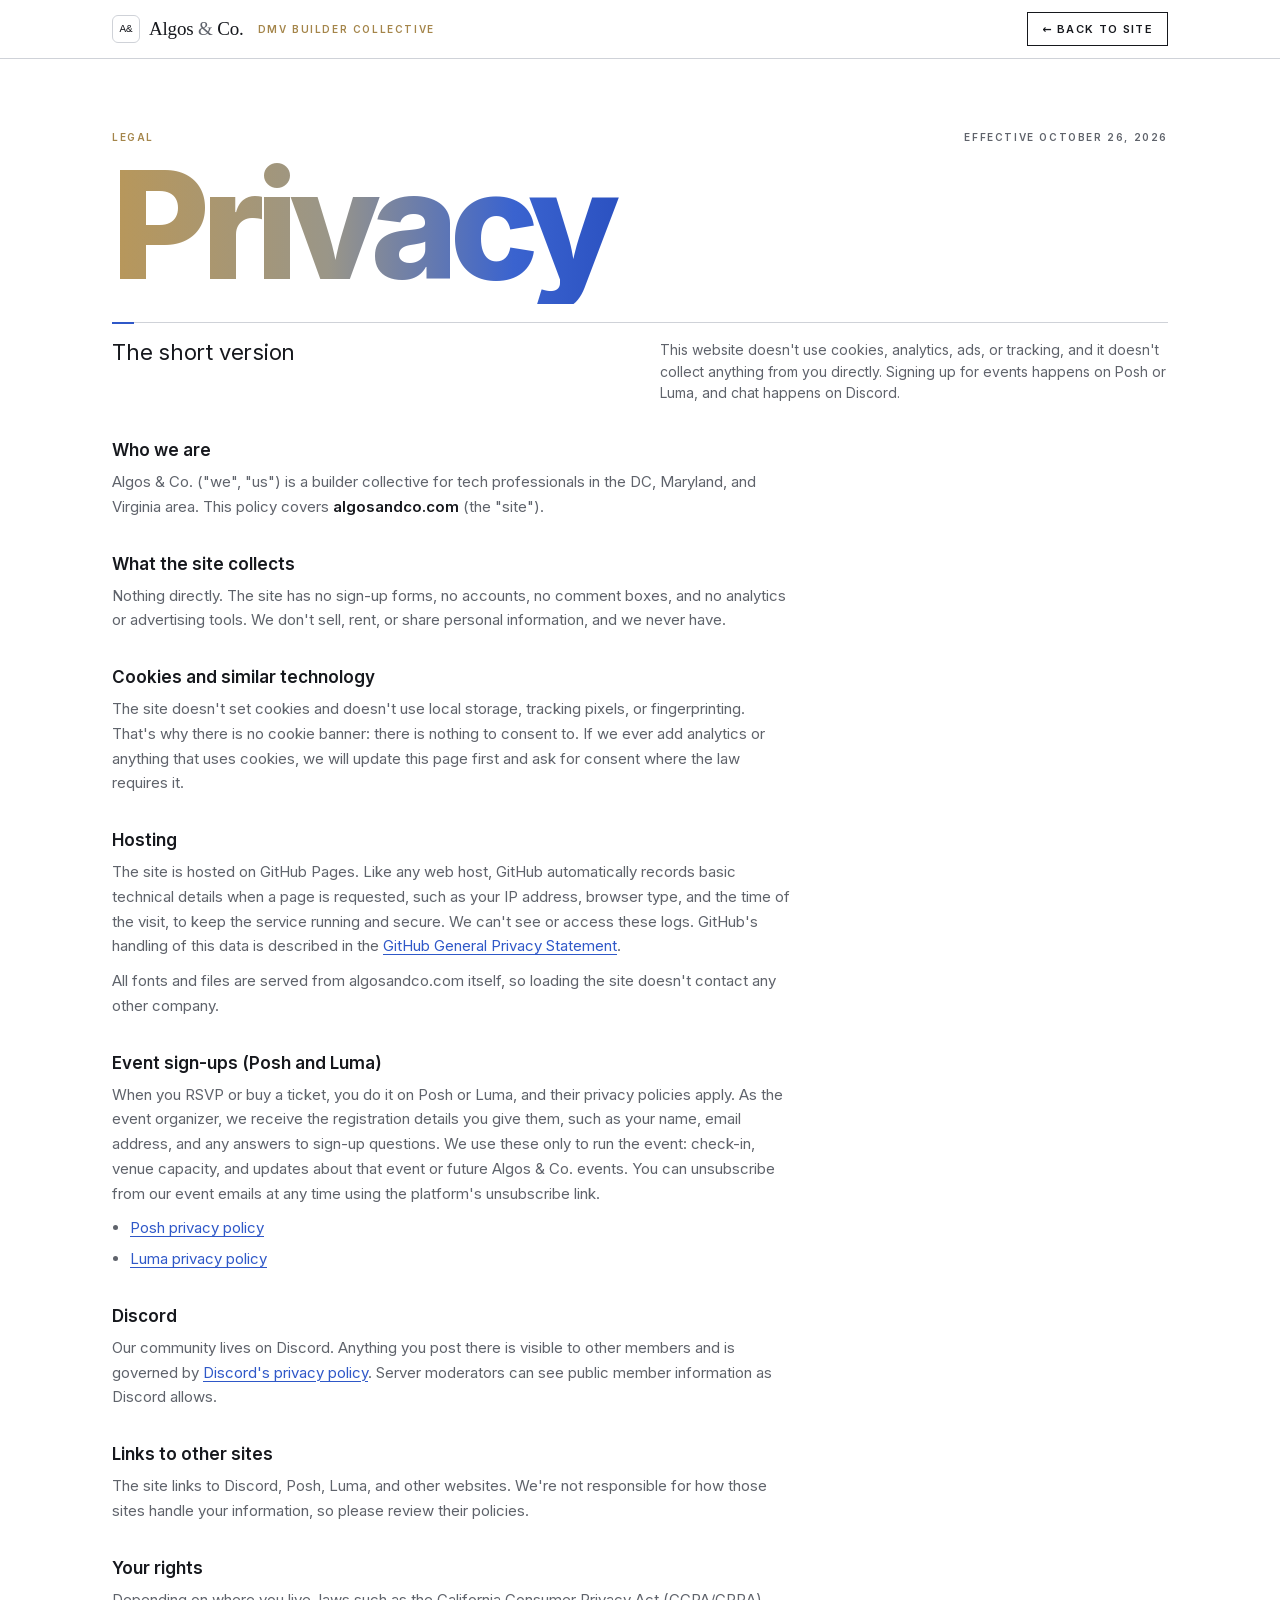
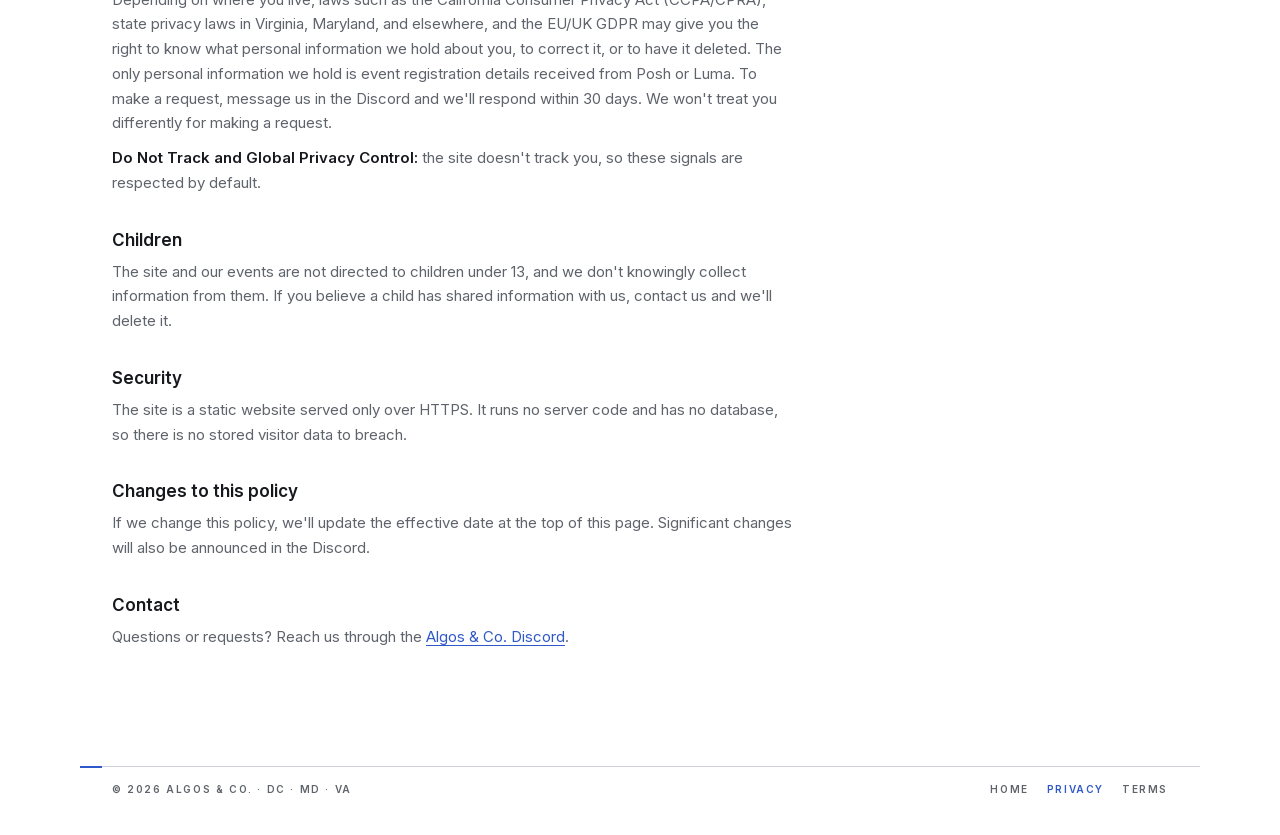
==== privacy.html @ f7cede14 "Redesign to match brand posts; add Privacy and Terms pages, self-hosted fonts, and a content securit" ====
<!DOCTYPE html>
<html lang="en">
<head>
  <meta charset="UTF-8" />
  <meta name="viewport" content="width=device-width, initial-scale=1.0" />
  <meta http-equiv="Content-Security-Policy" content="default-src 'self'; script-src 'self'; style-src 'self' 'unsafe-inline'; img-src 'self' data:; font-src 'self'; connect-src 'none'; object-src 'none'; base-uri 'self'; form-action 'none'; upgrade-insecure-requests" />
  <meta name="referrer" content="strict-origin-when-cross-origin" />
  <title>Privacy Policy — Algos &amp; Co.</title>
  <meta name="description" content="How Algos & Co. handles privacy, cookies, and data." />
  <meta name="theme-color" content="#ffffff" media="(prefers-color-scheme: light)" />
  <meta name="theme-color" content="#0c0e13" media="(prefers-color-scheme: dark)" />
  <link rel="icon" href="data:image/svg+xml,<svg xmlns='http://www.w3.org/2000/svg' viewBox='0 0 32 32'><rect width='32' height='32' rx='6' fill='%230e0e10'/><text x='50%' y='58%' text-anchor='middle' font-family='monospace' font-size='16' font-weight='700' fill='%23c9a875'>A&amp;</text></svg>" />
  <link rel="stylesheet" href="assets/site.css" />
</head>
<body>

<header>
  <div class="wrap nav">
    <div class="left">
      <a href="./" class="logo" aria-label="Algos & Co. home"><span class="glyph" aria-hidden="true">A&amp;</span><span>Algos <span class="amp">&amp;</span> Co.</span></a>
      <span class="label tagline">DMV Builder Collective</span>
    </div>
    <a class="btn" href="./">← Back to site</a>
  </div>
</header>

<main class="legal">
  <section style="border-bottom:0">
    <div class="wrap">
      <div class="sec-top"><span class="label">Legal</span><span class="label muted">Effective October 26, 2026</span></div>
      <h1 class="giant">Privacy</h1>
      <div class="rule split">
        <p class="h">The short version</p>
        <p class="p">This website doesn't use cookies, analytics, ads, or tracking, and it doesn't collect anything from you directly. Signing up for events happens on Posh or Luma, and chat happens on Discord.</p>
      </div>

      <div class="prose">
        <h2>Who we are</h2>
        <p>Algos &amp; Co. ("we", "us") is a builder collective for tech professionals in the DC, Maryland, and Virginia area. This policy covers <strong>algosandco.com</strong> (the "site").</p>

        <h2>What the site collects</h2>
        <p>Nothing directly. The site has no sign-up forms, no accounts, no comment boxes, and no analytics or advertising tools. We don't sell, rent, or share personal information, and we never have.</p>

        <h2>Cookies and similar technology</h2>
        <p>The site doesn't set cookies and doesn't use local storage, tracking pixels, or fingerprinting. That's why there is no cookie banner: there is nothing to consent to. If we ever add analytics or anything that uses cookies, we will update this page first and ask for consent where the law requires it.</p>

        <h2>Hosting</h2>
        <p>The site is hosted on GitHub Pages. Like any web host, GitHub automatically records basic technical details when a page is requested, such as your IP address, browser type, and the time of the visit, to keep the service running and secure. We can't see or access these logs. GitHub's handling of this data is described in the <a href="https://docs.github.com/en/site-policy/privacy-policies/github-general-privacy-statement" target="_blank" rel="noopener">GitHub General Privacy Statement</a>.</p>
        <p>All fonts and files are served from algosandco.com itself, so loading the site doesn't contact any other company.</p>

        <h2>Event sign-ups (Posh and Luma)</h2>
        <p>When you RSVP or buy a ticket, you do it on Posh or Luma, and their privacy policies apply. As the event organizer, we receive the registration details you give them, such as your name, email address, and any answers to sign-up questions. We use these only to run the event: check-in, venue capacity, and updates about that event or future Algos &amp; Co. events. You can unsubscribe from our event emails at any time using the platform's unsubscribe link.</p>
        <ul>
          <li><a href="https://posh.vip/privacy" target="_blank" rel="noopener">Posh privacy policy</a></li>
          <li><a href="https://luma.com/privacy-policy" target="_blank" rel="noopener">Luma privacy policy</a></li>
        </ul>

        <h2>Discord</h2>
        <p>Our community lives on Discord. Anything you post there is visible to other members and is governed by <a href="https://discord.com/privacy" target="_blank" rel="noopener">Discord's privacy policy</a>. Server moderators can see public member information as Discord allows.</p>

        <h2>Links to other sites</h2>
        <p>The site links to Discord, Posh, Luma, and other websites. We're not responsible for how those sites handle your information, so please review their policies.</p>

        <h2>Your rights</h2>
        <p>Depending on where you live, laws such as the California Consumer Privacy Act (CCPA/CPRA), state privacy laws in Virginia, Maryland, and elsewhere, and the EU/UK GDPR may give you the right to know what personal information we hold about you, to correct it, or to have it deleted. The only personal information we hold is event registration details received from Posh or Luma. To make a request, message us in the Discord and we'll respond within 30 days. We won't treat you differently for making a request.</p>
        <p><strong>Do Not Track and Global Privacy Control:</strong> the site doesn't track you, so these signals are respected by default.</p>

        <h2>Children</h2>
        <p>The site and our events are not directed to children under 13, and we don't knowingly collect information from them. If you believe a child has shared information with us, contact us and we'll delete it.</p>

        <h2>Security</h2>
        <p>The site is a static website served only over HTTPS. It runs no server code and has no database, so there is no stored visitor data to breach.</p>

        <h2>Changes to this policy</h2>
        <p>If we change this policy, we'll update the effective date at the top of this page. Significant changes will also be announced in the Discord.</p>

        <h2>Contact</h2>
        <p>Questions or requests? Reach us through the <a href="https://discord.gg/VAQPV9jksP" target="_blank" rel="noopener">Algos &amp; Co. Discord</a>.</p>
      </div>
    </div>
  </section>
</main>

<footer>
  <div class="wrap foot rule">
    <span class="label muted">© 2026 Algos &amp; Co. · DC · MD · VA</span>
    <nav aria-label="Footer">
      <a class="label muted" href="./">Home</a>
      <a class="label blue" href="privacy.html">Privacy</a>
      <a class="label muted" href="terms.html">Terms</a>
    </nav>
  </div>
</footer>
</body>
</html>
---- assets/site.css ----
/* Algos & Co. — shared styles for every page */

/* Inter is self-hosted (SIL Open Font License, see fonts/OFL.txt) so visitors' browsers never call Google */
@font-face {
  font-family: 'Inter';
  font-style: normal;
  font-weight: 400 800;
  font-display: swap;
  src: url('fonts/inter-latin.woff2') format('woff2');
}

/* Light (paper) — default; dark follows the device setting */
:root {
  --bg: #ffffff; --text: #16181d; --muted: #5f636b; --line: #cfd2d8;
  --gold: #a4854a; --blue: #2f58c8; --hatch: rgba(47,88,200,.14); --box: #ffffff;
  --grad: linear-gradient(90deg, #b8975a 0%, #9a9688 42%, #3a63cf 78%, #2a50c0 100%);
  color-scheme: light;
}
@media (prefers-color-scheme: dark) {
  :root { --bg: #0c0e13; --text: #ecebe6; --muted: #9a9ea8; --line: #2c3039;
    --gold: #c9a875; --blue: #6f93ff; --hatch: rgba(111,147,255,.16); --box: #11141b;
    color-scheme: dark; }
}

* { box-sizing: border-box; margin: 0; padding: 0; }
html { scroll-behavior: smooth; }
body { background: var(--bg); color: var(--text); font-family: Inter, -apple-system, system-ui, sans-serif; -webkit-font-smoothing: antialiased; }
a { color: inherit; text-decoration: none; }
.wrap { max-width: 1120px; margin: 0 auto; padding: 0 16px; }
@media (min-width: 640px) { .wrap { padding: 0 32px; } }

/* logo — same mark as the original site */
.logo { display: inline-flex; align-items: center; gap: 9px; font-family: "Iowan Old Style", "Apple Garamond", Georgia, serif; font-size: 19px; letter-spacing: -.01em; }
.logo .glyph { display: grid; place-items: center; width: 28px; height: 28px; border: 1px solid var(--line); border-radius: 6px; font-family: "JetBrains Mono", "SF Mono", Menlo, Consolas, monospace; font-size: 11px; font-weight: 500; }
.logo .amp { color: var(--muted); }

/* type */
.label { font-size: 10px; font-weight: 600; letter-spacing: .16em; text-transform: uppercase; color: var(--gold); }
.label.blue { color: var(--blue); }
.label.muted { color: var(--muted); }
/* padding-right keeps the last letter's overhang (the "s" in Certs) inside the gradient box */
.giant { display: block; width: fit-content; padding: 0 .1em .08em 0; font-weight: 800; letter-spacing: -.055em; line-height: .9; background: var(--grad); -webkit-background-clip: text; background-clip: text; color: transparent; }
.h { font-size: 22px; line-height: 1.2; font-weight: 400; letter-spacing: -.01em; }
.p { font-size: 14px; line-height: 1.55; color: var(--muted); }

/* rule with short blue accent */
.rule { position: relative; border-top: 1px solid var(--line); margin-top: 18px; padding-top: 16px; }
.rule::before { content: ""; position: absolute; left: 0; top: -1px; width: 22px; height: 2px; background: var(--blue); }

/* header */
header { position: sticky; top: 0; z-index: 10; background: color-mix(in srgb, var(--bg) 88%, transparent); backdrop-filter: blur(10px); -webkit-backdrop-filter: blur(10px); border-bottom: 1px solid var(--line); }
.nav { display: flex; align-items: center; justify-content: space-between; height: 58px; gap: 12px; }
.nav .left { display: flex; align-items: center; gap: 14px; }
.nav .tagline { display: none; }
@media (min-width: 640px) { .nav .tagline { display: inline; } }
.nav .links { display: none; gap: 26px; }
.nav .links a:hover { color: var(--blue); }
@media (min-width: 900px) { .nav .links { display: flex; } }
.btn { display: inline-flex; align-items: center; gap: 8px; border: 1px solid var(--text); padding: 9px 14px; font-size: 11px; font-weight: 600; letter-spacing: .12em; text-transform: uppercase; background: var(--box); color: var(--text); cursor: pointer; white-space: nowrap; }
.btn:hover { border-color: var(--blue); color: var(--blue); }
.btn.solid { background: var(--text); color: var(--bg); }
.btn.solid:hover { background: var(--blue); border-color: var(--blue); color: #fff; }

/* sections */
section { padding: 72px 0; border-bottom: 1px solid var(--line); }
.sec-top { display: flex; justify-content: space-between; align-items: baseline; gap: 12px; }
.split { display: grid; gap: 16px; }
@media (min-width: 720px) { .split { grid-template-columns: 1fr 1fr; gap: 40px; } }

/* hero */
.hero .giant { font-size: clamp(84px, 19vw, 230px); margin-top: 22px; }
.hero-diagram { margin-top: 48px; }
.cta { display: flex; flex-wrap: wrap; gap: 10px; margin-top: 26px; }

/* boxes */
.box { border: 1px solid var(--text); background: var(--box); }
.hatch { background-image: repeating-linear-gradient(135deg, var(--hatch) 0 1px, transparent 1px 7px); }
svg text { font-family: Inter, sans-serif; }

/* tracks */
.tracks { display: grid; gap: 1px; background: var(--line); border: 1px solid var(--line); margin-top: 36px; }
@media (min-width: 720px) { .tracks { grid-template-columns: 1fr 1fr; } }
.track { background: var(--bg); padding: 28px 24px 30px; }
.track .giant { font-size: clamp(60px, 9vw, 104px); margin-top: 14px; }
.list { margin-top: 22px; display: grid; gap: 6px; }
.list li { list-style: none; display: grid; grid-template-columns: 34px 1fr; border: 1px solid var(--text); background: var(--box); }
.list li:first-child { border-color: var(--blue); }
.list li:first-child .txt { background-image: repeating-linear-gradient(135deg, var(--hatch) 0 1px, transparent 1px 7px); }
.list .n { display: grid; place-items: center; border-right: 1px solid var(--text); font-size: 12px; font-weight: 600; color: var(--blue); }
.list li:first-child .n { border-color: var(--blue); }
.list .txt { padding: 7px 10px; }
.list .t { font-size: 12px; font-weight: 700; letter-spacing: .02em; text-transform: uppercase; }
.list .d { font-size: 11px; color: var(--gold); margin-top: 1px; }

/* calendar */
.events { margin-top: 30px; border-top: 1px solid var(--text); }
.ev { display: grid; grid-template-columns: 80px 1fr; gap: 16px; padding: 18px 0; border-bottom: 1px solid var(--line); align-items: center; }
.ev.past { opacity: .55; }
@media (min-width: 720px) { .ev { grid-template-columns: 110px 1fr 260px 120px; } }
.ev .day { font-weight: 800; font-size: 40px; letter-spacing: -.04em; line-height: 1; }
.ev .title { font-weight: 600; }
.ev .venue, .ev .tag { display: none; }
@media (min-width: 720px) { .ev .venue { display: block; } .ev .tag { display: block; text-align: right; } }
.pill { display: inline-block; border: 1px solid var(--blue); color: var(--blue); padding: 3px 8px; margin-left: 6px; font-size: 10px; font-weight: 600; letter-spacing: .14em; text-transform: uppercase; vertical-align: middle; }
.pill.gold { border-color: var(--gold); color: var(--gold); }
.links-inline { margin-top: 6px; display: flex; gap: 14px; }
.links-inline a { font-size: 10px; font-weight: 600; letter-spacing: .14em; text-transform: uppercase; color: var(--blue); }
.links-inline a:hover { text-decoration: underline; }
.empty { padding: 26px 0; border-bottom: 1px solid var(--line); }

/* pass */
.tiers { display: grid; gap: 10px; margin-top: 30px; }
@media (min-width: 720px) { .tiers { grid-template-columns: repeat(3, 1fr); } }
.tier { padding: 20px; min-height: 170px; display: flex; flex-direction: column; justify-content: space-between; }
.tier.on { border-color: var(--blue); }
.tier .soon { font-size: 26px; font-weight: 800; letter-spacing: -.03em; margin-top: 18px; }

/* faq */
details { border-bottom: 1px solid var(--line); padding: 16px 0; }
details:first-of-type { border-top: 1px solid var(--text); }
summary { list-style: none; cursor: pointer; display: grid; grid-template-columns: 40px 1fr 20px; font-size: 15px; }
summary::-webkit-details-marker { display: none; }
summary .n { color: var(--blue); font-weight: 600; font-size: 12px; padding-top: 2px; }
summary .plus { color: var(--muted); transition: transform .2s; }
details[open] summary .plus { transform: rotate(45deg); }
details p { margin: 10px 0 0 40px; }

/* closing call to action */
.join { display: flex; flex-direction: column; gap: 22px; padding: 32px 28px; }
@media (min-width: 720px) { .join { flex-direction: row; align-items: center; justify-content: space-between; } }
.join .h { font-size: 26px; margin-top: 10px; }

/* legal pages */
.legal .giant { font-size: clamp(64px, 12vw, 150px); margin-top: 14px; }
.prose { max-width: 68ch; margin-top: 36px; }
.prose h2 { font-size: 17px; font-weight: 600; margin: 34px 0 10px; }
.prose p, .prose li { font-size: 15px; line-height: 1.65; color: var(--muted); }
.prose p + p { margin-top: 10px; }
.prose ul { margin: 10px 0 0 18px; }
.prose li + li { margin-top: 6px; }
.prose a { color: var(--blue); text-decoration: underline; text-underline-offset: 3px; }
.prose strong { color: var(--text); font-weight: 600; }

/* footer */
footer { padding: 26px 0 40px; }
.foot { display: flex; flex-wrap: wrap; justify-content: space-between; gap: 14px; }
.foot nav { display: flex; flex-wrap: wrap; gap: 18px; }
.foot a:hover { color: var(--blue); }

:focus-visible { outline: 2px solid var(--blue); outline-offset: 2px; }
@media (prefers-reduced-motion: reduce) { * { transition: none !important; scroll-behavior: auto !important; } }
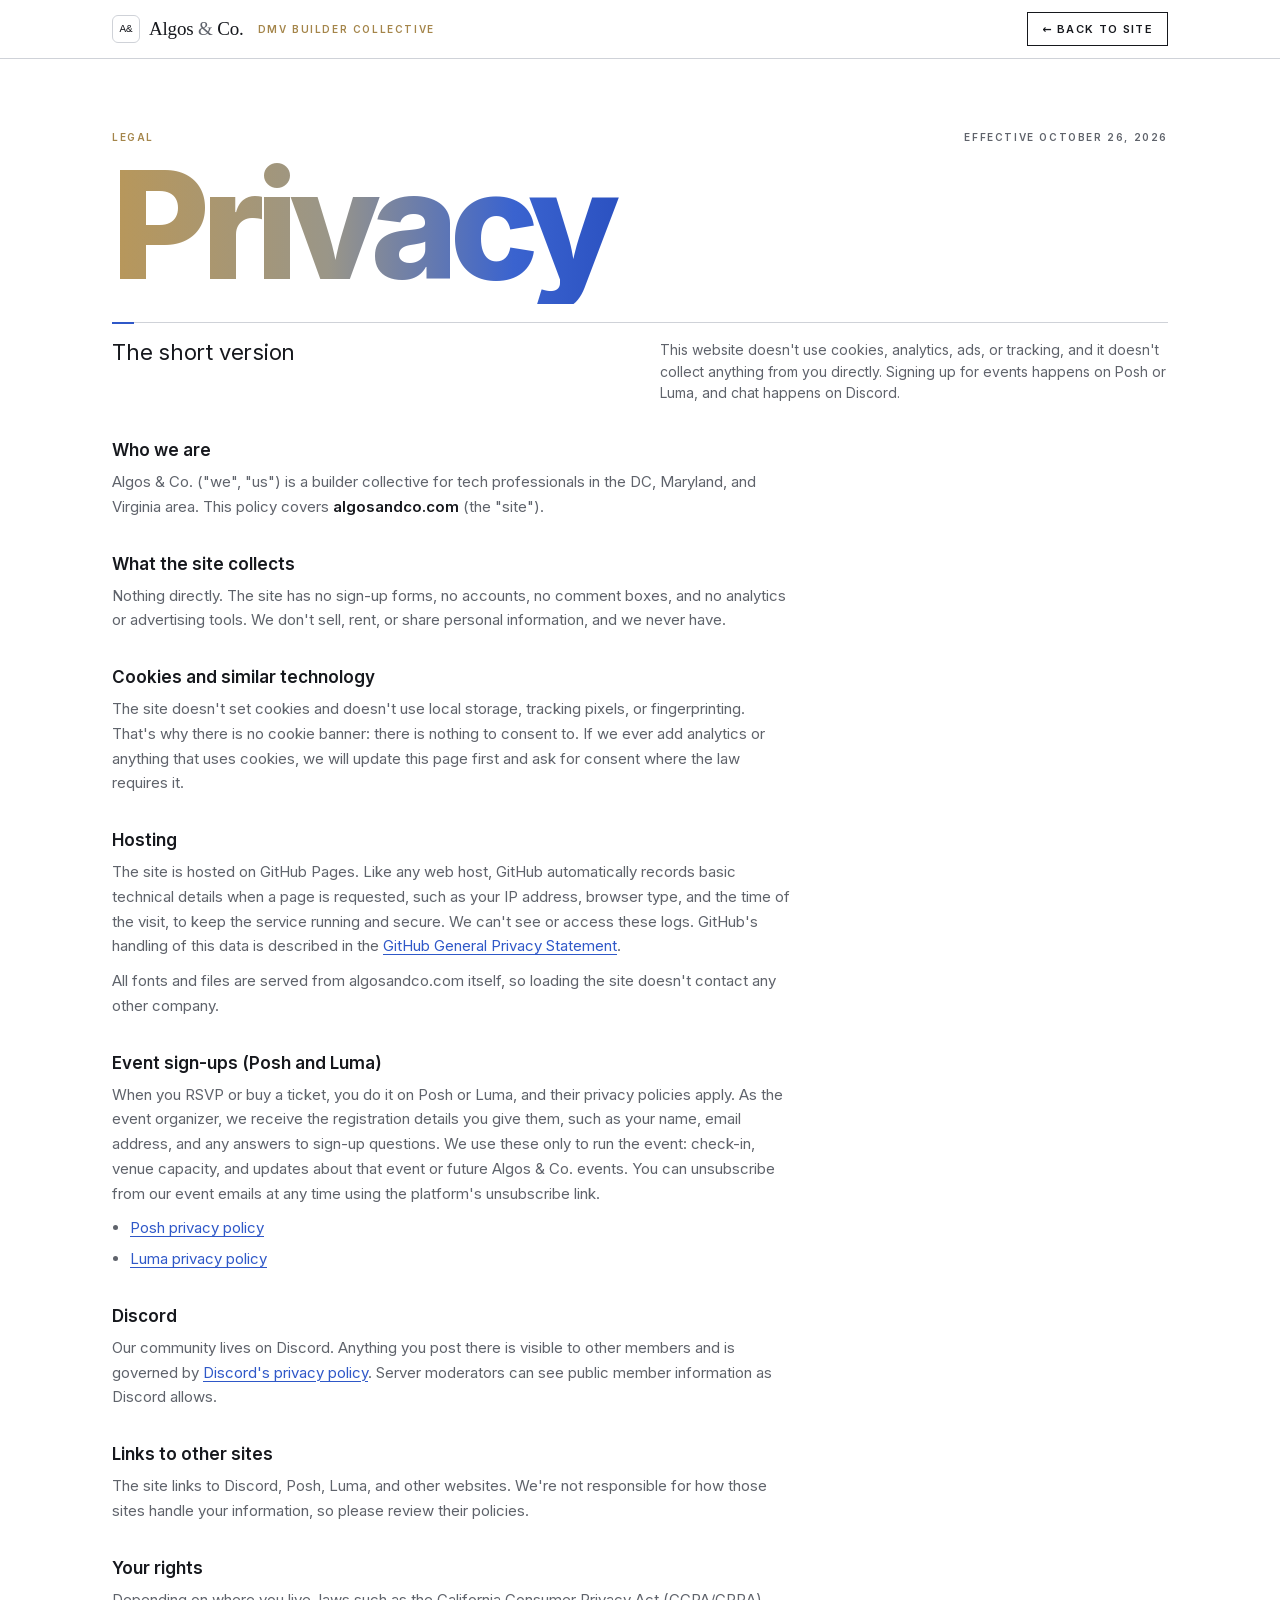
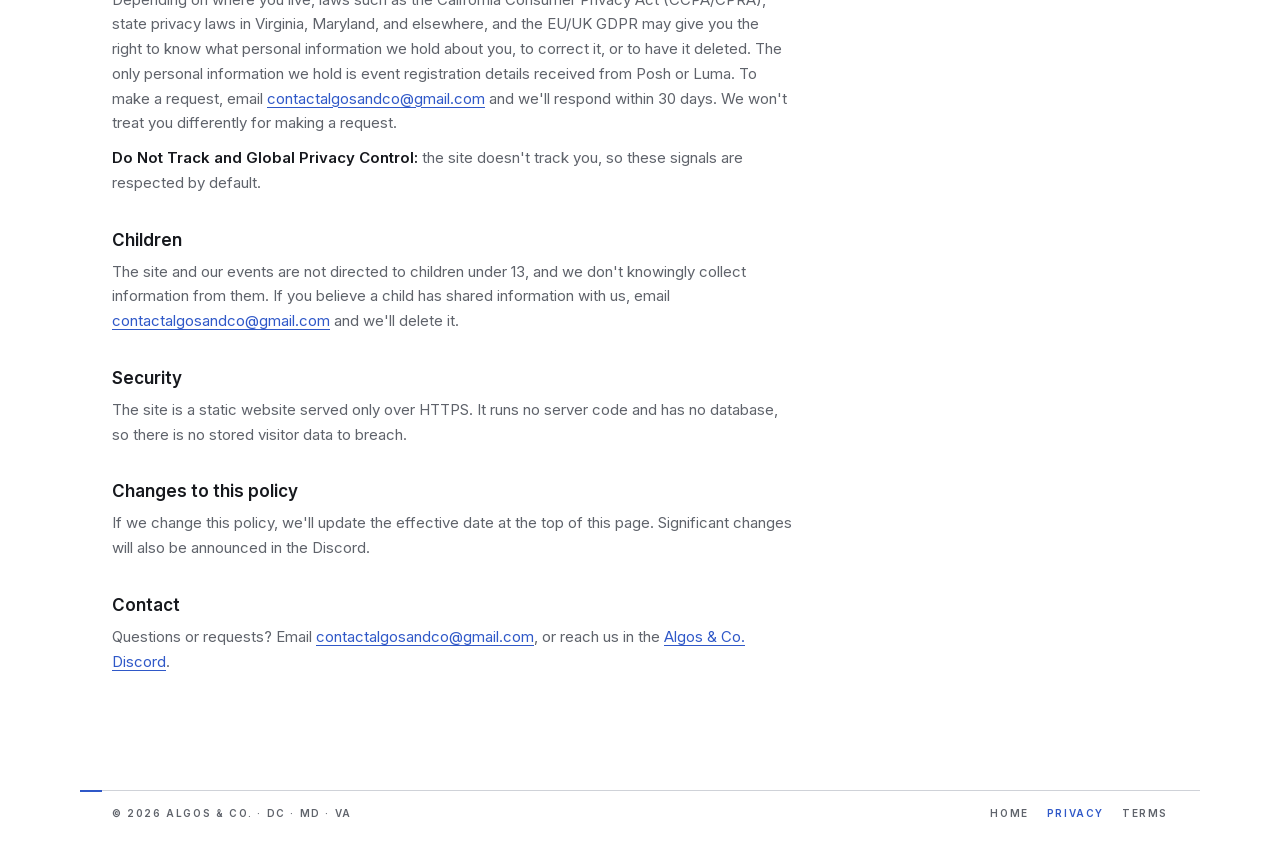
==== commit 1dab76b7: "Add contact email to Privacy and Terms Co-Authored-By: Claude Opus 5.5 <noreply@anthropic.com>" ====
--- a/privacy.html
+++ b/privacy.html
@@ -62,11 +62,11 @@
         <p>The site links to Discord, Posh, Luma, and other websites. We're not responsible for how those sites handle your information, so please review their policies.</p>
 
         <h2>Your rights</h2>
-        <p>Depending on where you live, laws such as the California Consumer Privacy Act (CCPA/CPRA), state privacy laws in Virginia, Maryland, and elsewhere, and the EU/UK GDPR may give you the right to know what personal information we hold about you, to correct it, or to have it deleted. The only personal information we hold is event registration details received from Posh or Luma. To make a request, message us in the Discord and we'll respond within 30 days. We won't treat you differently for making a request.</p>
+        <p>Depending on where you live, laws such as the California Consumer Privacy Act (CCPA/CPRA), state privacy laws in Virginia, Maryland, and elsewhere, and the EU/UK GDPR may give you the right to know what personal information we hold about you, to correct it, or to have it deleted. The only personal information we hold is event registration details received from Posh or Luma. To make a request, email <a href="mailto:contactalgosandco@gmail.com">contactalgosandco@gmail.com</a> and we'll respond within 30 days. We won't treat you differently for making a request.</p>
         <p><strong>Do Not Track and Global Privacy Control:</strong> the site doesn't track you, so these signals are respected by default.</p>
 
         <h2>Children</h2>
-        <p>The site and our events are not directed to children under 13, and we don't knowingly collect information from them. If you believe a child has shared information with us, contact us and we'll delete it.</p>
+        <p>The site and our events are not directed to children under 13, and we don't knowingly collect information from them. If you believe a child has shared information with us, email <a href="mailto:contactalgosandco@gmail.com">contactalgosandco@gmail.com</a> and we'll delete it.</p>
 
         <h2>Security</h2>
         <p>The site is a static website served only over HTTPS. It runs no server code and has no database, so there is no stored visitor data to breach.</p>
@@ -75,7 +75,7 @@
         <p>If we change this policy, we'll update the effective date at the top of this page. Significant changes will also be announced in the Discord.</p>
 
         <h2>Contact</h2>
-        <p>Questions or requests? Reach us through the <a href="https://discord.gg/VAQPV9jksP" target="_blank" rel="noopener">Algos &amp; Co. Discord</a>.</p>
+        <p>Questions or requests? Email <a href="mailto:contactalgosandco@gmail.com">contactalgosandco@gmail.com</a>, or reach us in the <a href="https://discord.gg/VAQPV9jksP" target="_blank" rel="noopener">Algos &amp; Co. Discord</a>.</p>
       </div>
     </div>
   </section>
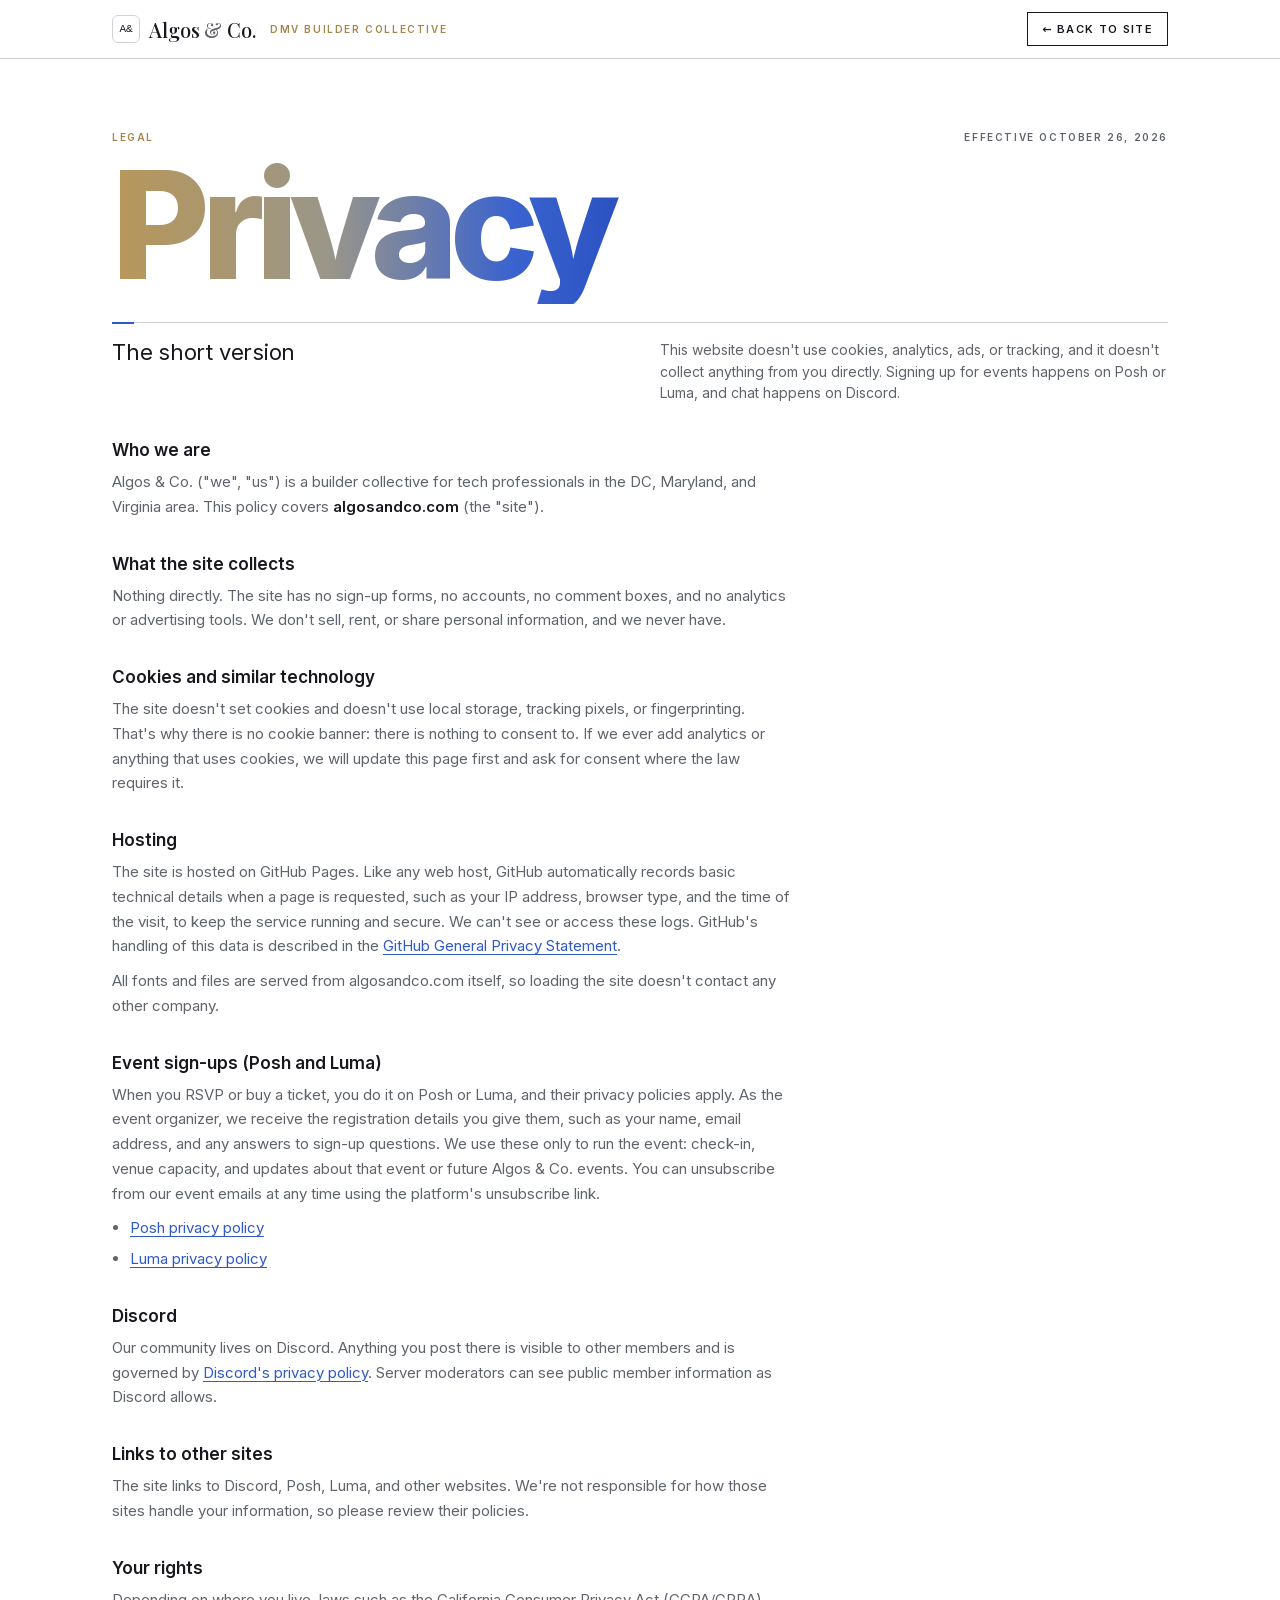
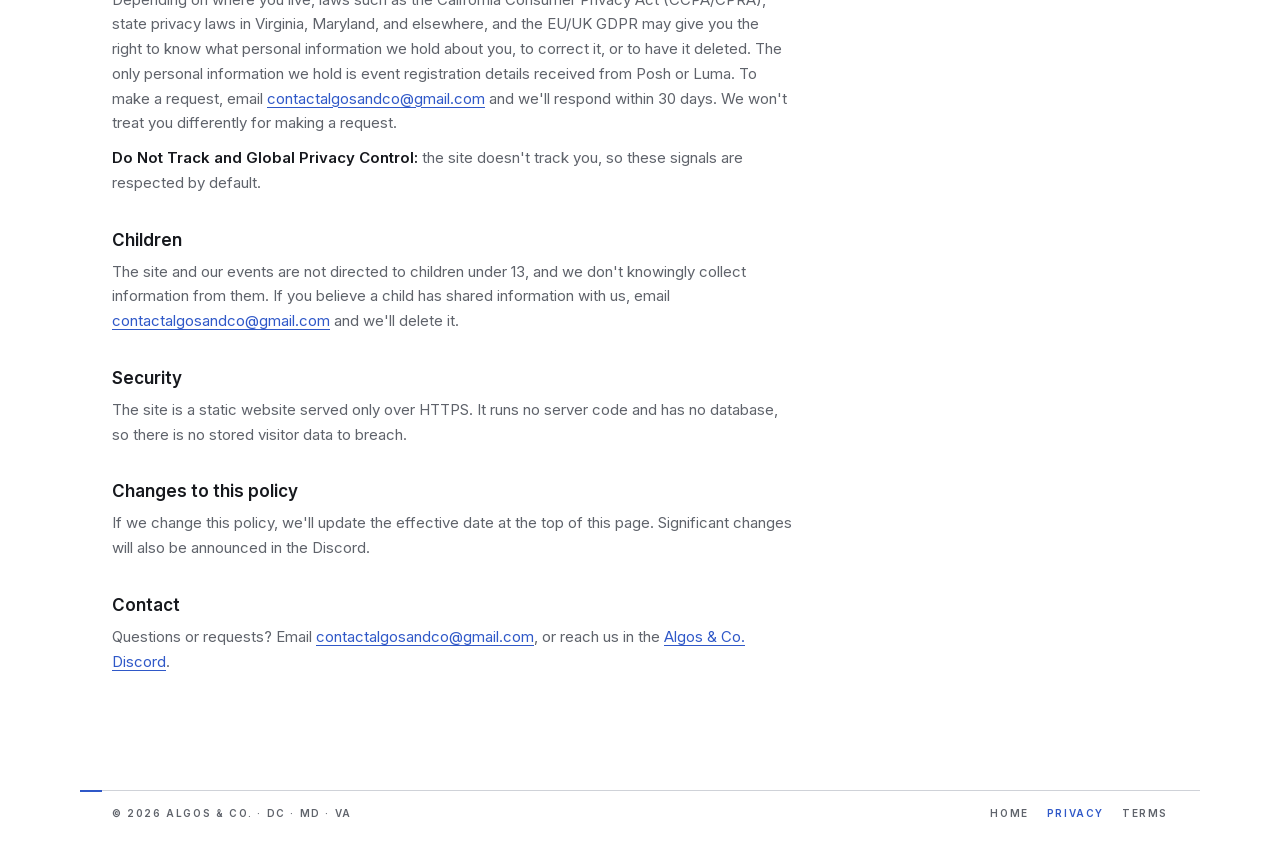
==== commit 5c8a4e49: "Version stylesheet and script links so browsers pick up changes immediately Co-Authored-By: Claude O" ====
--- a/privacy.html
+++ b/privacy.html
@@ -10,7 +10,7 @@
   <meta name="theme-color" content="#ffffff" media="(prefers-color-scheme: light)" />
   <meta name="theme-color" content="#0c0e13" media="(prefers-color-scheme: dark)" />
   <link rel="icon" href="data:image/svg+xml,<svg xmlns='http://www.w3.org/2000/svg' viewBox='0 0 32 32'><rect width='32' height='32' rx='6' fill='%230e0e10'/><text x='50%' y='58%' text-anchor='middle' font-family='monospace' font-size='16' font-weight='700' fill='%23c9a875'>A&amp;</text></svg>" />
-  <link rel="stylesheet" href="assets/site.css" />
+  <link rel="stylesheet" href="assets/site.css?v=20261026" />
 </head>
 <body>
 
--- a/assets/site.css
+++ b/assets/site.css
@@ -1,12 +1,19 @@
 /* Algos & Co. — shared styles for every page */
 
-/* Inter is self-hosted (SIL Open Font License, see fonts/OFL.txt) so visitors' browsers never call Google */
+/* Inter is self-hosted (SIL Open Font License, see fonts/OFL-Inter.txt and fonts/OFL-Playfair.txt) so visitors' browsers never call Google */
 @font-face {
   font-family: 'Inter';
   font-style: normal;
   font-weight: 400 800;
   font-display: swap;
   src: url('fonts/inter-latin.woff2') format('woff2');
+}
+@font-face {
+  font-family: 'Playfair Display';
+  font-style: normal;
+  font-weight: 400 700;
+  font-display: swap;
+  src: url('fonts/playfair-latin.woff2') format('woff2');
 }
 
 /* Light (paper) — default; dark follows the device setting */
@@ -30,7 +37,7 @@
 @media (min-width: 640px) { .wrap { padding: 0 32px; } }
 
 /* logo — same mark as the original site */
-.logo { display: inline-flex; align-items: center; gap: 9px; font-family: "Iowan Old Style", "Apple Garamond", Georgia, serif; font-size: 19px; letter-spacing: -.01em; }
+.logo { display: inline-flex; align-items: center; gap: 9px; font-family: "Playfair Display", Georgia, serif; font-size: 20px; font-weight: 500; letter-spacing: -.005em; }
 .logo .glyph { display: grid; place-items: center; width: 28px; height: 28px; border: 1px solid var(--line); border-radius: 6px; font-family: "JetBrains Mono", "SF Mono", Menlo, Consolas, monospace; font-size: 11px; font-weight: 500; }
 .logo .amp { color: var(--muted); }
 
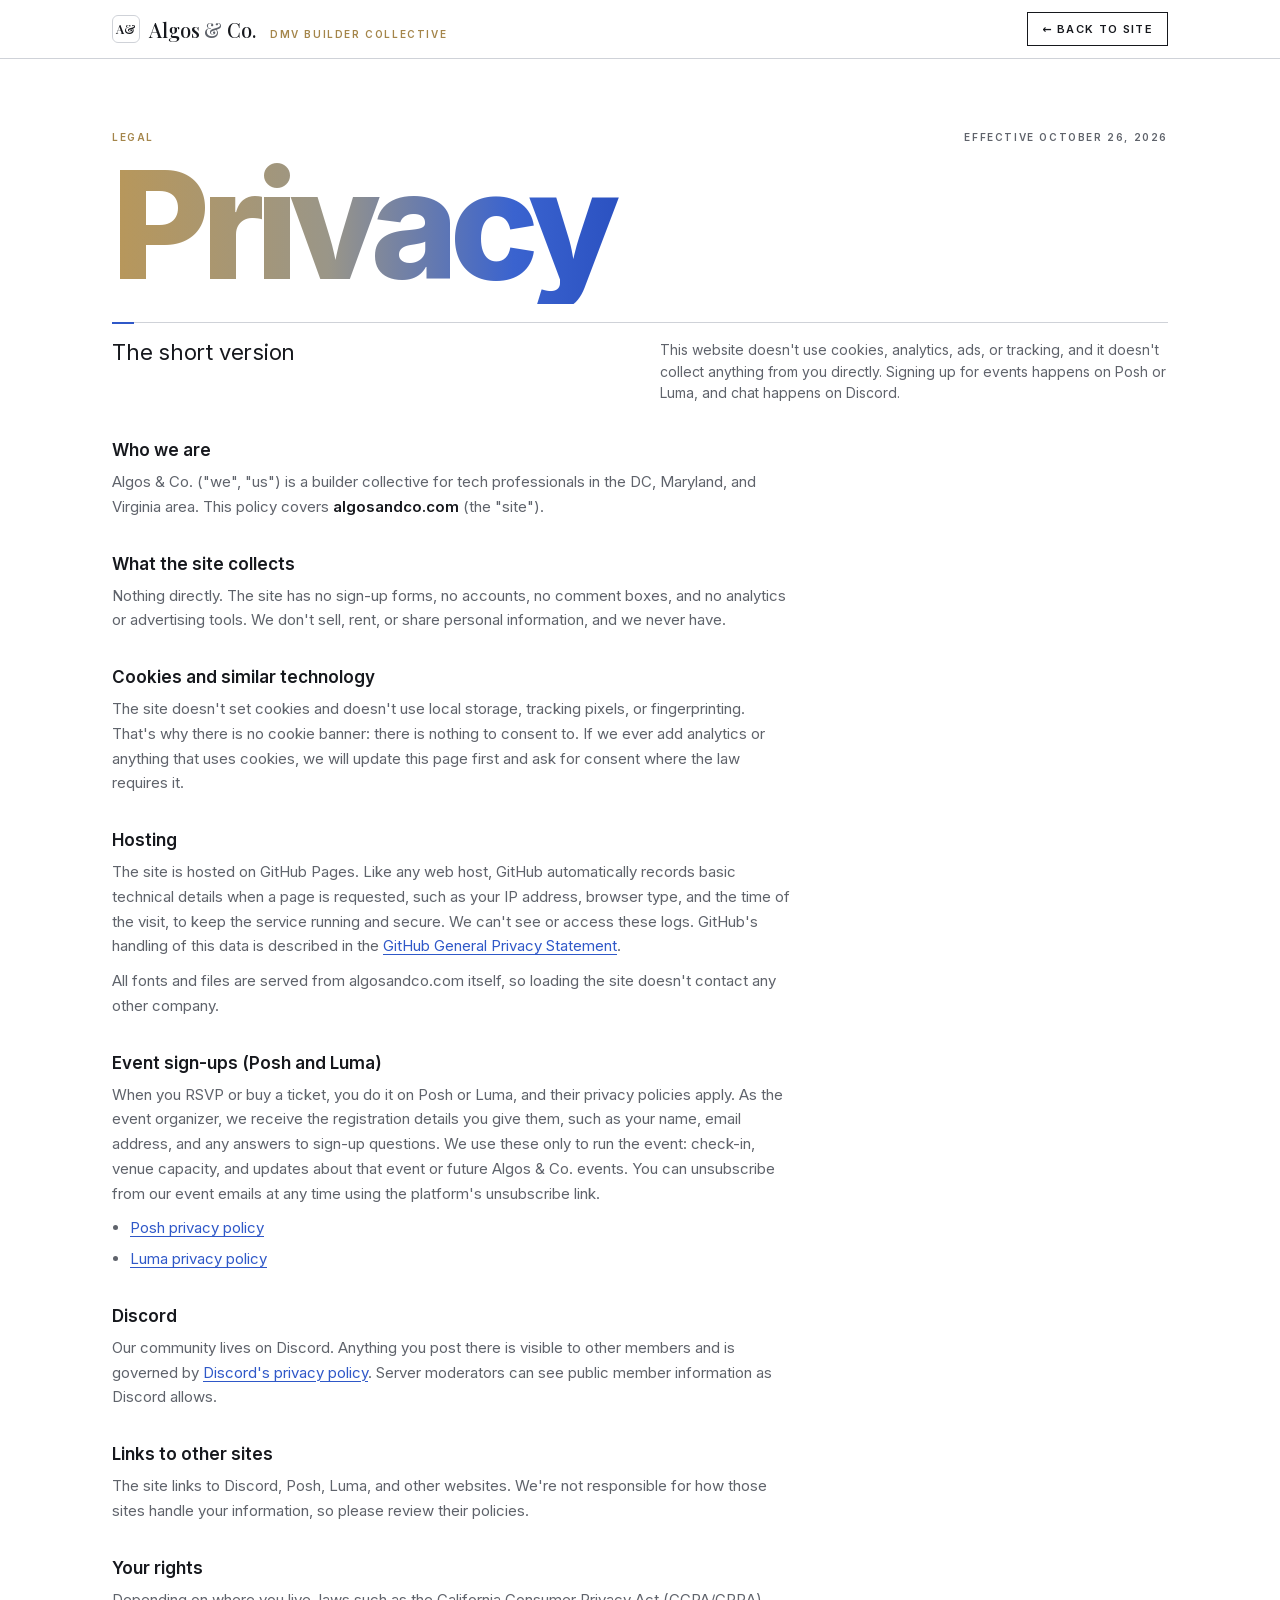
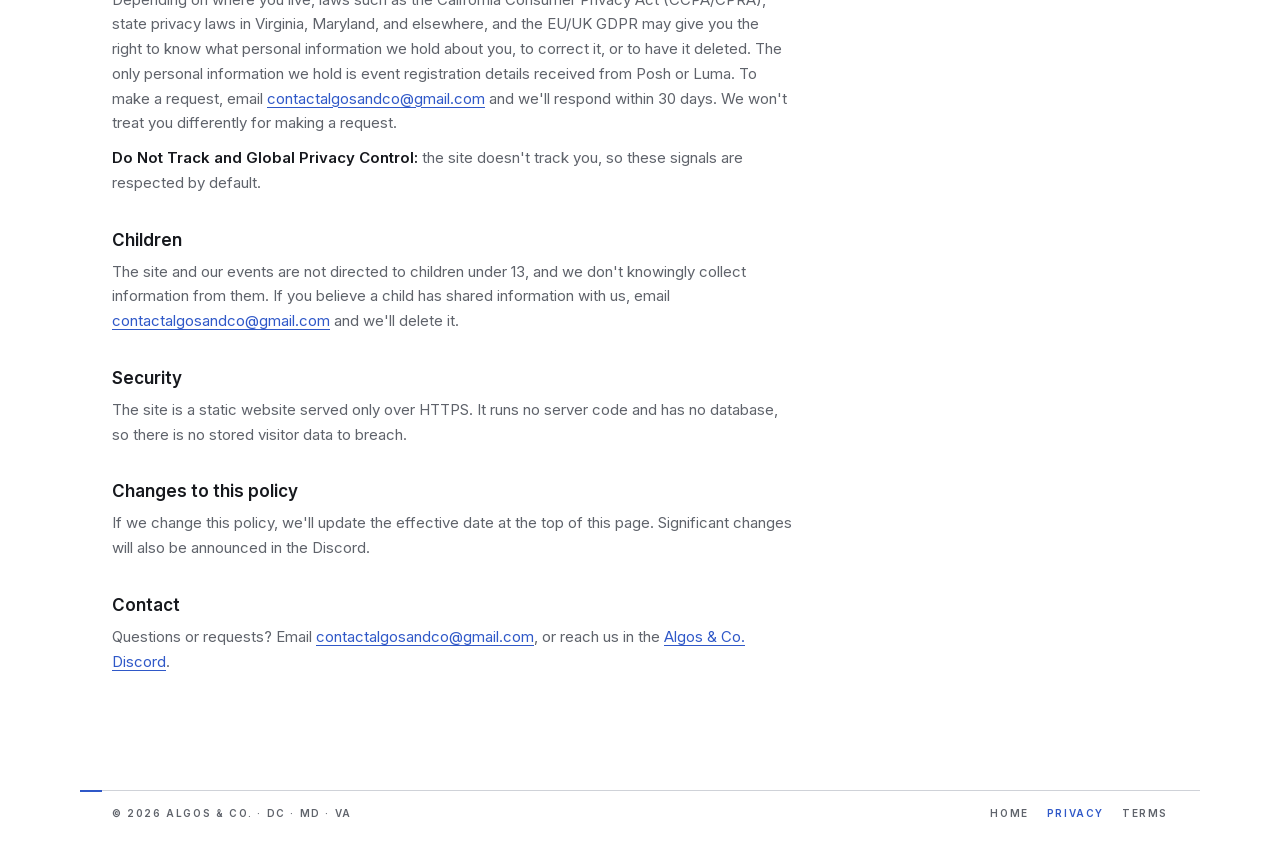
==== commit e150bf14: "Playfair A& monogram; show tagline under the wordmark on phones Co-Authored-By: Claude Opus 5.5 <nor" ====
--- a/privacy.html
+++ b/privacy.html
@@ -10,15 +10,14 @@
   <meta name="theme-color" content="#ffffff" media="(prefers-color-scheme: light)" />
   <meta name="theme-color" content="#0c0e13" media="(prefers-color-scheme: dark)" />
   <link rel="icon" href="data:image/svg+xml,<svg xmlns='http://www.w3.org/2000/svg' viewBox='0 0 32 32'><rect width='32' height='32' rx='6' fill='%230e0e10'/><text x='50%' y='58%' text-anchor='middle' font-family='monospace' font-size='16' font-weight='700' fill='%23c9a875'>A&amp;</text></svg>" />
-  <link rel="stylesheet" href="assets/site.css?v=20261026" />
+  <link rel="stylesheet" href="assets/site.css?v=20261026b" />
 </head>
 <body>
 
 <header>
   <div class="wrap nav">
     <div class="left">
-      <a href="./" class="logo" aria-label="Algos & Co. home"><span class="glyph" aria-hidden="true">A&amp;</span><span>Algos <span class="amp">&amp;</span> Co.</span></a>
-      <span class="label tagline">DMV Builder Collective</span>
+      <a href="./" class="logo" aria-label="Algos & Co. home"><span class="glyph pf" aria-hidden="true">A&amp;</span><span class="lockup"><span class="name">Algos <span class="amp">&amp;</span> Co.</span><span class="label tagline">DMV Builder Collective</span></span></a>
     </div>
     <a class="btn" href="./">← Back to site</a>
   </div>
--- a/assets/site.css
+++ b/assets/site.css
@@ -156,3 +156,13 @@
 
 :focus-visible { outline: 2px solid var(--blue); outline-offset: 2px; }
 @media (prefers-reduced-motion: reduce) { * { transition: none !important; scroll-behavior: auto !important; } }
+
+/* logo lockup: wordmark + tagline side by side on desktop, stacked on phones */
+.logo .glyph.pf { font-family: "Playfair Display", Georgia, serif; font-size: 12.5px; font-weight: 600; letter-spacing: -.01em; padding-bottom: 1px; }
+.lockup { display: flex; align-items: baseline; gap: 14px; }
+.lockup .tagline { display: inline; font-family: Inter, -apple-system, system-ui, sans-serif; }
+@media (max-width: 639px) {
+  .lockup { flex-direction: column; align-items: flex-start; gap: 3px; }
+  .lockup .name { line-height: 1; }
+  .lockup .tagline { font-size: 8.5px; letter-spacing: .18em; }
+}
